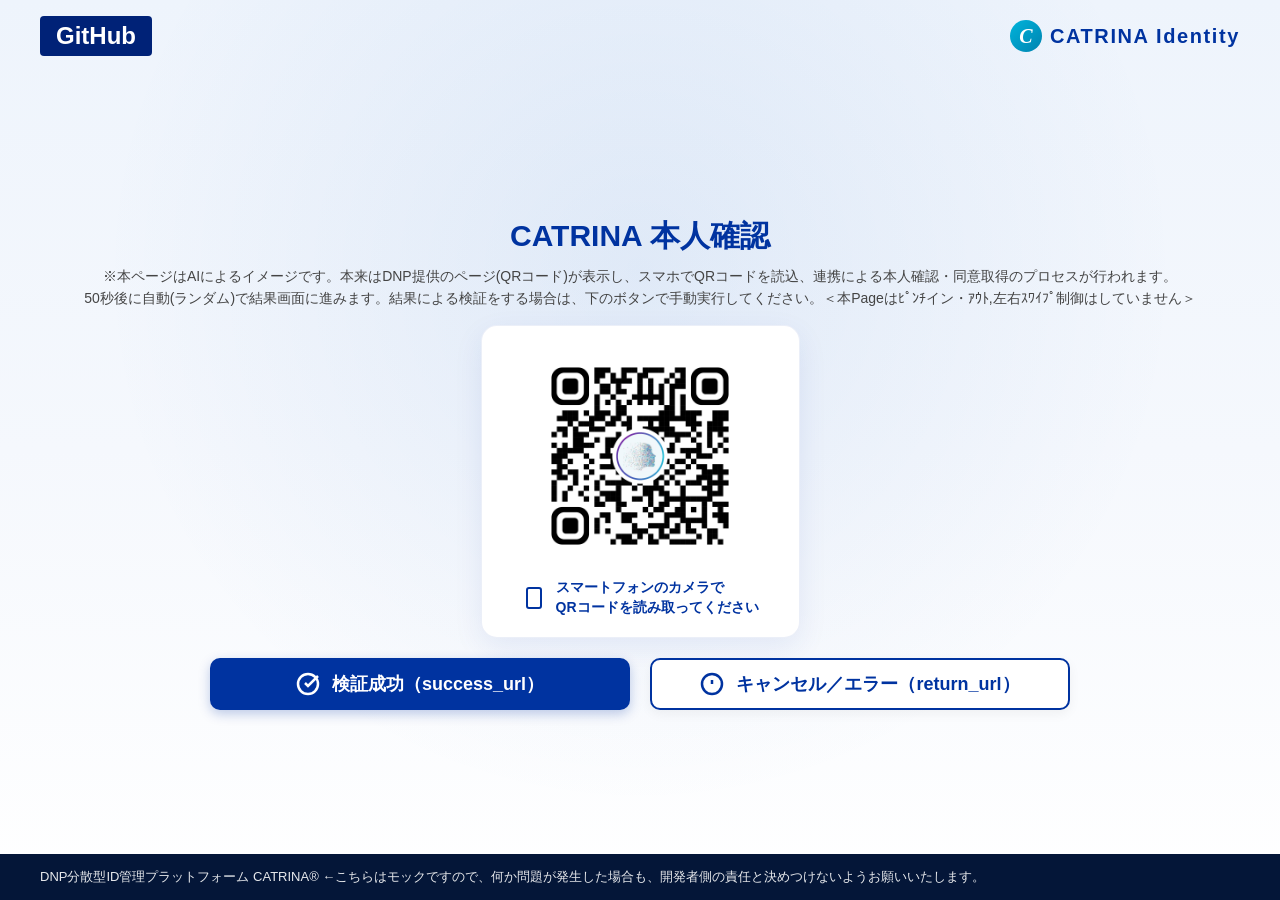
==== index.html @ 49f59737 "Update index.html" ====
<!DOCTYPE html>
<html lang="ja">
<head>
<meta charset="UTF-8">
<meta name="viewport" content="width=device-width, initial-scale=1.0, user-scalable=yes">
<title>CATRINA 本人確認（モック）</title>
<link rel="stylesheet" href="style.css">
</head>
<body class="mock-page-body">

  <!-- ヘッダー領域 -->
  <header class="mock-header">
    <div class="header-left">
      <span class="title-sub">GitHub</span>
    </div>
    <div class="header-right">
      <div class="catrina-logo">
        <span class="catrina-icon">C</span>
        <span class="catrina-text">CATRINA Identity</span>
      </div>
    </div>
  </header>

  <!-- メインコンテンツ -->
  <main class="mock-main-container">
    <h1 class="mock-title">CATRINA 本人確認</h1>

    <p class="mock-description">
      ※本ページはAIによるイメージです。本来はDNP提供のページ(QRコード)が表示し、スマホでQRコードを読込、連携による本人確認・同意取得のプロセスが行われます。<br>
      50秒後に自動(ランダム)で結果画面に進みます。結果による検証をする場合は、下のボタンで手動実行してください。＜本Pageはﾋﾟﾝﾁイン・ｱｳﾄ,左右ｽﾜｲﾌﾟ制御はしていません＞
    </p>

    <!-- QRコードカード領域 -->
    <div class="mock-qr-card">
      <div class="qr-image-wrapper">
        <!-- 注意: 画像をそのままアップロードした場合は、パスを "qr-code.png" に修正しています -->
        <img src="qr-code.png" alt="CATRINA-Identity GitHub" class="mock-qr-img">
      </div>
      <div class="qr-instruction">
        <svg class="phone-icon" viewBox="0 0 24 24" fill="none" stroke="currentColor" stroke-width="2">
          <rect x="5" y="2" width="14" height="20" rx="2" ry="2"></rect>
          <line x1="12" y1="18" x2="12.01" y2="18"></line>
        </svg>
        <span>スマートフォンのカメラで<br>QRコードを読み取ってください</span>
      </div>
    </div>

    <!-- ボタンエリア -->
    <div class="mock-button-group">
      <button class="mock-btn success" onclick="location.href='http://127.0.0.1:2005/success.html?lang=en_US'">
        <svg class="btn-icon" viewBox="0 0 24 24" fill="none" stroke="currentColor" stroke-width="2.5">
          <circle cx="12" cy="12" r="10"></circle>
          <polyline points="9 11 12 14 22 4"></polyline>
        </svg>
        <span>検証成功（success_url）</span>
      </button>

      <button class="mock-btn cancel" onclick="location.href='http://127.0.0.1:2005/return.html?lang=en_US'">
        <svg class="btn-icon" viewBox="0 0 24 24" fill="none" stroke="currentColor" stroke-width="2.5">
          <circle cx="12" cy="12" r="10"></circle>
          <line x1="12" y1="8" x2="12" y2="12"></line>
          <line x1="12" y1="16" x2="12.01" y2="16"></line>
        </svg>
        <span>キャンセル／エラー（return_url）</span>
      </button>
    </div>
  </main>

  <!-- フッター領域 -->
  <footer class="mock-footer">
    <p>DNP分散型ID管理プラットフォーム CATRINA® ←こちらはモックですので、何か問題が発生した場合も、開発者側の責任と決めつけないようお願いいたします。
    </p>
  </footer>

  <!-- 自動遷移用のスクリプトを追加 -->
  <script>
    // 1日（86400000）後に処理を実行
    setTimeout(function() {
      // 0, 1, 2 のいずれかの数字をランダムに生成
      const randomNum = Math.floor(Math.random() * 3);

      if (randomNum === 0) {
        // 3回に1回（約33%）の確率で return.html に遷移
        window.location.href = 'http://127.0.0.1:2005/return.html?lang=en_US';
      } else {
        // 残りの2回（約67%）の確率で success.html に遷移
        window.location.href = 'http://127.0.0.1:2005/success.html?lang=en_US';
      }
    }, 86400000);
  </script>
</body>
</html>
---- style.css ----
/* ====================================
   index.html (モック画面) 専用スタイル
==================================== */
:root {
  --dnp-blue: #0033a0;
  --dnp-blue-dark: #002277;
  --dnp-bg-top: #eef4fc;
  --dnp-bg-mid: #f5f8fd;
  --dnp-bg-bottom: #ffffff;
}

body.mock-page-body {
  margin: 0;
  padding: 0;
  width: 100vw;
  height: 100vh;
  font-family: "Segoe UI", "Noto Sans JP", sans-serif;
  overflow: hidden !important;
  box-sizing: border-box;
  display: flex !important;
  flex-direction: column !important;
  justify-content: space-between !important;
  align-items: center !important;
  background-color: #f7f9fc;
  position: relative;
}

/* 背景グラデーション */
body.mock-page-body::before {
  content: "";
  position: fixed;
  inset: 0;
  z-index: -1;
  background: 
    radial-gradient(circle at 50% 30%, rgba(0, 81, 186, 0.08) 0%, transparent 60%),
    linear-gradient(180deg, var(--dnp-bg-top) 0%, var(--dnp-bg-mid) 50%, var(--dnp-bg-bottom) 100%);
}

/* ヘッダー */
.mock-header {
  width: 100%;
  padding: 16px 40px;
  display: flex;
  justify-content: space-between;
  align-items: center;
  box-sizing: border-box;
}

.header-left {
  display: flex;
  align-items: center;
}

.title-sub {
  display: inline-block;
  font-size: 24px;
  color: #ffffff;
  background-color: #002277;
  padding: 6px 16px;
  border-radius: 4px;
  font-weight: 700;
}

.catrina-logo {
  display: flex;
  align-items: center;
  gap: 8px;
}

.catrina-icon {
  width: 32px;
  height: 32px;
  border-radius: 50%;
  background: linear-gradient(135deg, #00b4db, #0083b0);
  color: #fff;
  display: flex;
  justify-content: center;
  align-items: center;
  font-family: "Georgia", serif;
  font-style: italic;
  font-weight: bold;
  font-size: 20px;
}

.catrina-text {
  font-size: 20px;
  font-weight: 800;
  color: var(--dnp-blue);
  letter-spacing: 0.08em;
}

/* メインコンテンツ容器 */
.mock-main-container {
  display: flex;
  flex-direction: column;
  align-items: center;
  text-align: center;
  max-width: 1200px;
  width: 90%;
  margin: 0 auto;
}

.mock-title {
  font-size: 30px;
  font-weight: 700;
  color: var(--dnp-blue);
  margin: 0 0 8px 0;
}

.mock-description {
  color: #444;
  font-size: 14px;
  line-height: 1.6;
  margin: 0 0 16px 0;
}

/* QRコードカード */
.mock-qr-card {
  background: #ffffff;
  border-radius: 16px;
  padding: 20px 40px;
  box-shadow: 0 10px 30px rgba(0, 51, 160, 0.08);
  display: flex;
  flex-direction: column;
  align-items: center;
  gap: 12px;
  margin-bottom: 20px;
  border: 1px solid rgba(0, 51, 160, 0.08);
}

.qr-image-wrapper {
  width: 220px;
  height: 220px;
  display: flex;
  justify-content: center;
  align-items: center;
}

.mock-qr-img {
  width: 100%;
  height: 100%;
  object-fit: contain;
}

.qr-instruction {
  display: flex;
  align-items: center;
  gap: 10px;
  color: var(--dnp-blue);
  font-size: 14px;
  font-weight: 600;
  text-align: left;
  line-height: 1.4;
}

.phone-icon {
  width: 24px;
  height: 24px;
  flex-shrink: 0;
}

/* ボタンエリア */
.mock-button-group {
  display: flex;
  gap: 20px;
  justify-content: center;
  width: 100%;
}

.mock-btn {
  display: flex;
  align-items: center;
  justify-content: center;
  gap: 12px;
  width: 420px;
  padding: 12px 24px;
  border-radius: 10px;
  font-size: 18px;
  font-weight: 700;
  cursor: pointer;
  transition: all 0.2s ease;
  border: none;
  box-sizing: border-box;
}

.btn-icon {
  width: 24px;
  height: 24px;
  flex-shrink: 0;
}

/* 成功ボタン（青べた塗り） */
.mock-btn.success {
  background-color: var(--dnp-blue);
  color: #ffffff;
  box-shadow: 0 4px 12px rgba(0, 51, 160, 0.25);
}

.mock-btn.success:hover {
  background-color: var(--dnp-blue-dark);
  transform: translateY(-2px);
}

/* キャンセル/エラーボタン（白背景・青枠） */
.mock-btn.cancel {
  background-color: #ffffff;
  color: var(--dnp-blue);
  border: 2px solid var(--dnp-blue);
  box-shadow: 0 4px 12px rgba(0, 0, 0, 0.05);
}

.mock-btn.cancel:hover {
  background-color: #f0f4fc;
  transform: translateY(-2px);
}

/* フッター領域 */
.mock-footer {
  width: 100%;
  background-color: #041638;
  color: #ffffff;
  padding: 14px 40px;
  text-align: left;
  box-sizing: border-box;
}

.mock-footer p {
  margin: 0;
  font-size: 13px;
  opacity: 0.9;
}
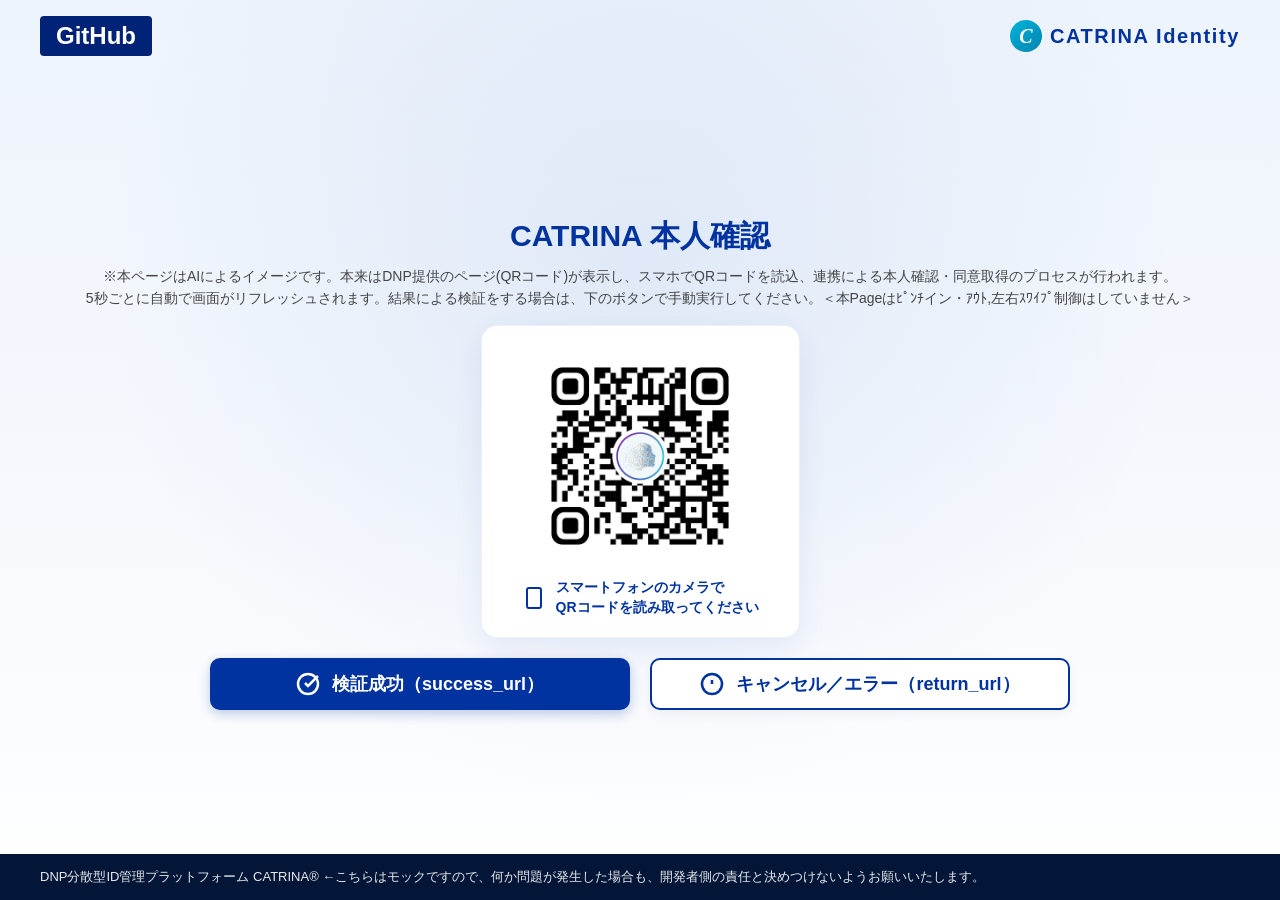
==== commit 467f1aaa: "Update index.html" ====
--- a/index.html
+++ b/index.html
@@ -27,7 +27,7 @@
 
     <p class="mock-description">
       ※本ページはAIによるイメージです。本来はDNP提供のページ(QRコード)が表示し、スマホでQRコードを読込、連携による本人確認・同意取得のプロセスが行われます。<br>
-      50秒後に自動(ランダム)で結果画面に進みます。結果による検証をする場合は、下のボタンで手動実行してください。＜本Pageはﾋﾟﾝﾁイン・ｱｳﾄ,左右ｽﾜｲﾌﾟ制御はしていません＞
+      5秒ごとに自動で画面がリフレッシュされます。結果による検証をする場合は、下のボタンで手動実行してください。＜本Pageはﾋﾟﾝﾁイン・ｱｳﾄ,左右ｽﾜｲﾌﾟ制御はしていません＞
     </p>
 
     <!-- QRコードカード領域 -->
@@ -72,21 +72,12 @@
     </p>
   </footer>
 
-  <!-- 自動遷移用のスクリプトを追加 -->
+  <!-- 5秒ごとにリフレッシュするスクリプト -->
   <script>
-    // 1日（86400000）後に処理を実行
-    setTimeout(function() {
-      // 0, 1, 2 のいずれかの数字をランダムに生成
-      const randomNum = Math.floor(Math.random() * 3);
-
-      if (randomNum === 0) {
-        // 3回に1回（約33%）の確率で return.html に遷移
-        window.location.href = 'http://127.0.0.1:2005/return.html?lang=en_US';
-      } else {
-        // 残りの2回（約67%）の確率で success.html に遷移
-        window.location.href = 'http://127.0.0.1:2005/success.html?lang=en_US';
-      }
-    }, 86400000);
+    // 5秒（5000ミリ秒）ごとに現在のページを再読み込み（リフレッシュ）
+    setInterval(function() {
+      window.location.reload();
+    }, 5000);
   </script>
 </body>
 </html>
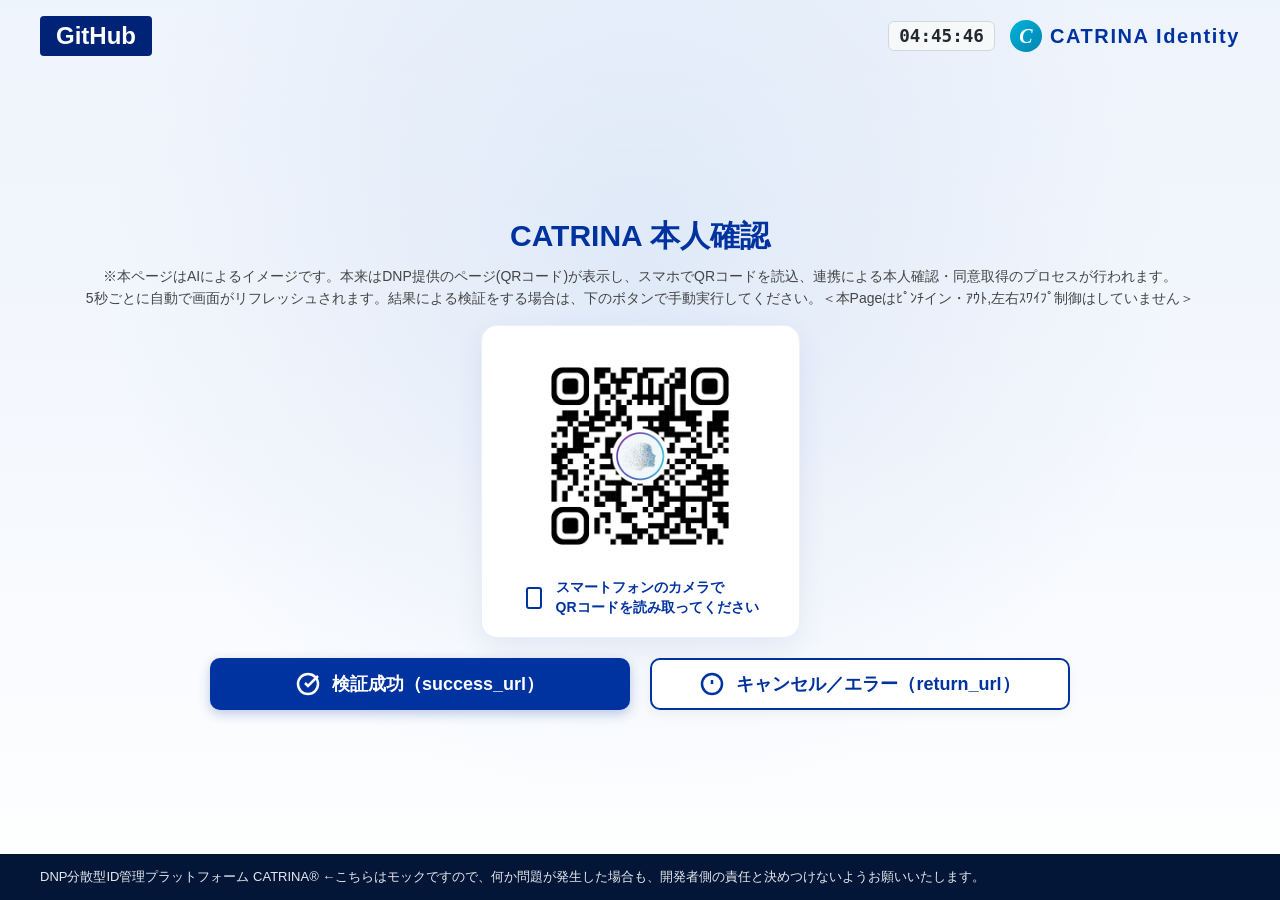
==== commit 6ee71722: "Update index.html" ====
--- a/index.html
+++ b/index.html
@@ -5,6 +5,33 @@
 <meta name="viewport" content="width=device-width, initial-scale=1.0, user-scalable=yes">
 <title>CATRINA 本人確認（モック）</title>
 <link rel="stylesheet" href="style.css">
+<style>
+  /* 既存のstyle.cssより優先して時計を右上に強制表示させるための指定 */
+  .mock-header {
+    display: flex !important;
+    justify-content: space-between !important;
+    align-items: center !important;
+  }
+  
+  .header-right {
+    display: flex !important;
+    align-items: center !important;
+    gap: 15px !important;
+  }
+
+  .header-clock {
+    font-family: Consolas, Monaco, monospace;
+    font-size: 1.1rem;
+    font-weight: bold;
+    color: #24292f;
+    background-color: #f6f8fa;
+    border: 1px solid #d0d7de;
+    padding: 4px 10px;
+    border-radius: 6px;
+    white-space: nowrap;
+    display: inline-block !important;
+  }
+</style>
 </head>
 <body class="mock-page-body">
 
@@ -14,6 +41,9 @@
       <span class="title-sub">GitHub</span>
     </div>
     <div class="header-right">
+      <!-- 右上の時計表示エリア（ロゴの左側に配置） -->
+      <div id="realtime-clock" class="header-clock">--:--:--</div>
+
       <div class="catrina-logo">
         <span class="catrina-icon">C</span>
         <span class="catrina-text">CATRINA Identity</span>
@@ -33,7 +63,6 @@
     <!-- QRコードカード領域 -->
     <div class="mock-qr-card">
       <div class="qr-image-wrapper">
-        <!-- 注意: 画像をそのままアップロードした場合は、パスを "qr-code.png" に修正しています -->
         <img src="qr-code.png" alt="CATRINA-Identity GitHub" class="mock-qr-img">
       </div>
       <div class="qr-instruction">
@@ -72,9 +101,26 @@
     </p>
   </footer>
 
-  <!-- 5秒ごとにリフレッシュするスクリプト -->
+  <!-- スクリプト領域 -->
   <script>
-    // 5秒（5000ミリ秒）ごとに現在のページを再読み込み（リフレッシュ）
+    // 時計の更新処理
+    function updateClock() {
+      const now = new Date();
+      const hours = String(now.getHours()).padStart(2, '0');
+      const minutes = String(now.getMinutes()).padStart(2, '0');
+      const seconds = String(now.getSeconds()).padStart(2, '0');
+      
+      const clockElement = document.getElementById('realtime-clock');
+      if (clockElement) {
+        clockElement.textContent = `${hours}:${minutes}:${seconds}`;
+      }
+    }
+
+    // 毎秒時計を更新＆初期呼び出し
+    setInterval(updateClock, 1000);
+    updateClock();
+
+    // 5秒（5000ミリ秒）ごとの自動リフレッシュ
     setInterval(function() {
       window.location.reload();
     }, 5000);
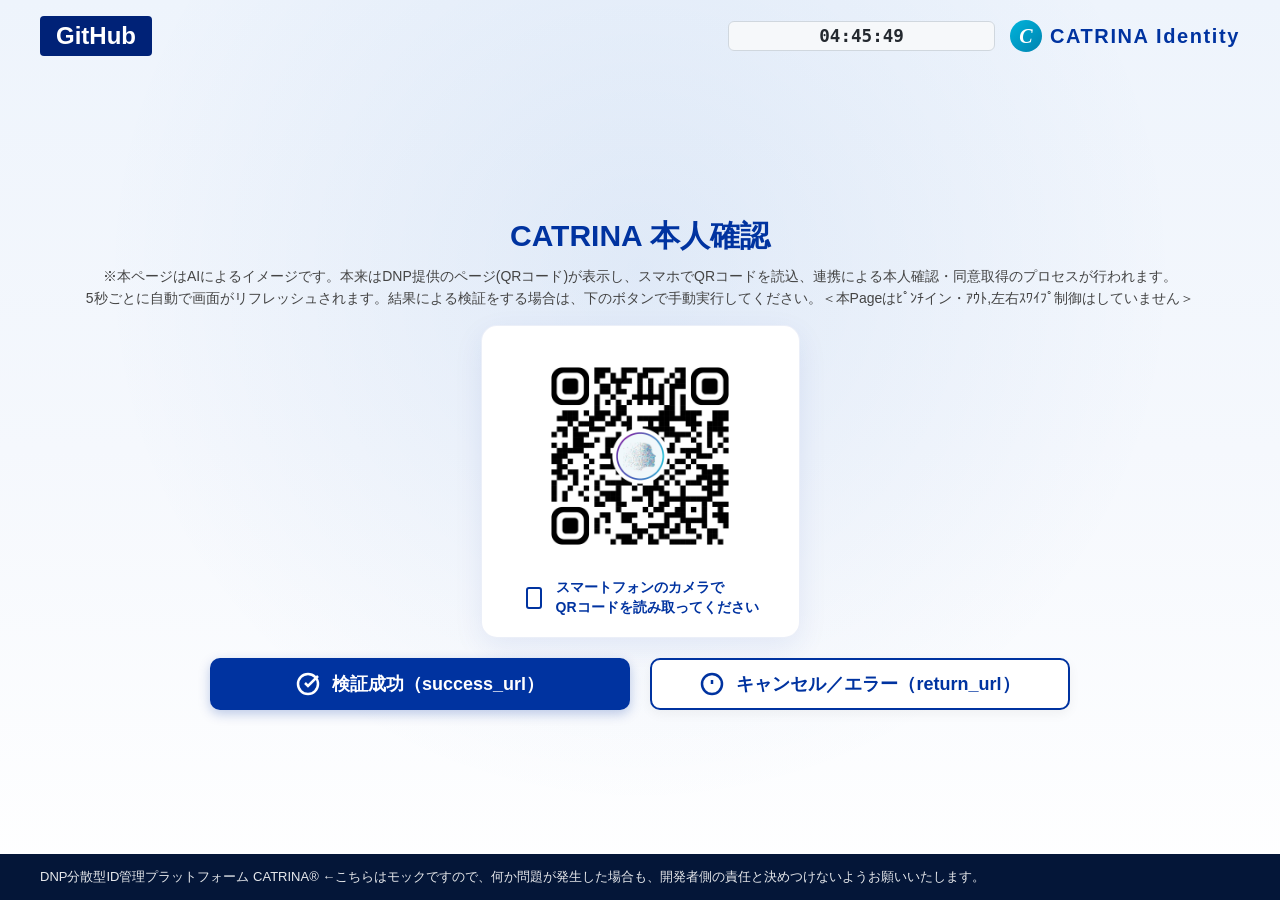
==== commit 62c8a286: "Increase padding in button styles" ====
--- a/index.html
+++ b/index.html
@@ -26,7 +26,7 @@
     color: #24292f;
     background-color: #f6f8fa;
     border: 1px solid #d0d7de;
-    padding: 4px 10px;
+    padding: 4px 90px;
     border-radius: 6px;
     white-space: nowrap;
     display: inline-block !important;
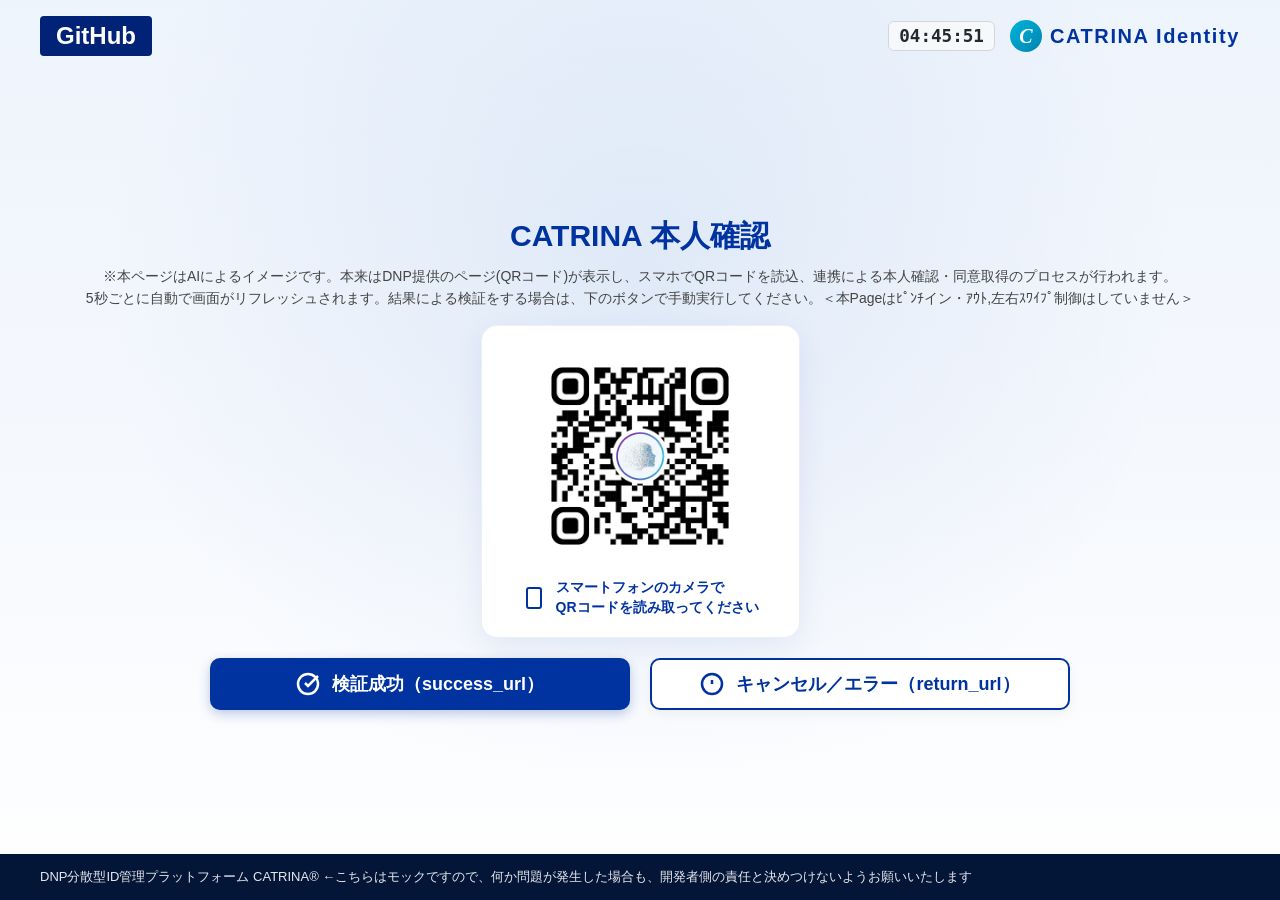
==== commit b9942279: "Adjust padding and fix footer text formatting" ====
--- a/index.html
+++ b/index.html
@@ -26,7 +26,7 @@
     color: #24292f;
     background-color: #f6f8fa;
     border: 1px solid #d0d7de;
-    padding: 4px 90px;
+    padding: 4px 10px;
     border-radius: 6px;
     white-space: nowrap;
     display: inline-block !important;
@@ -97,7 +97,7 @@
 
   <!-- フッター領域 -->
   <footer class="mock-footer">
-    <p>DNP分散型ID管理プラットフォーム CATRINA® ←こちらはモックですので、何か問題が発生した場合も、開発者側の責任と決めつけないようお願いいたします。
+    <p>DNP分散型ID管理プラットフォーム CATRINA® ←こちらはモックですので、何か問題が発生した場合も、開発者側の責任と決めつけないようお願いいたします
     </p>
   </footer>
 
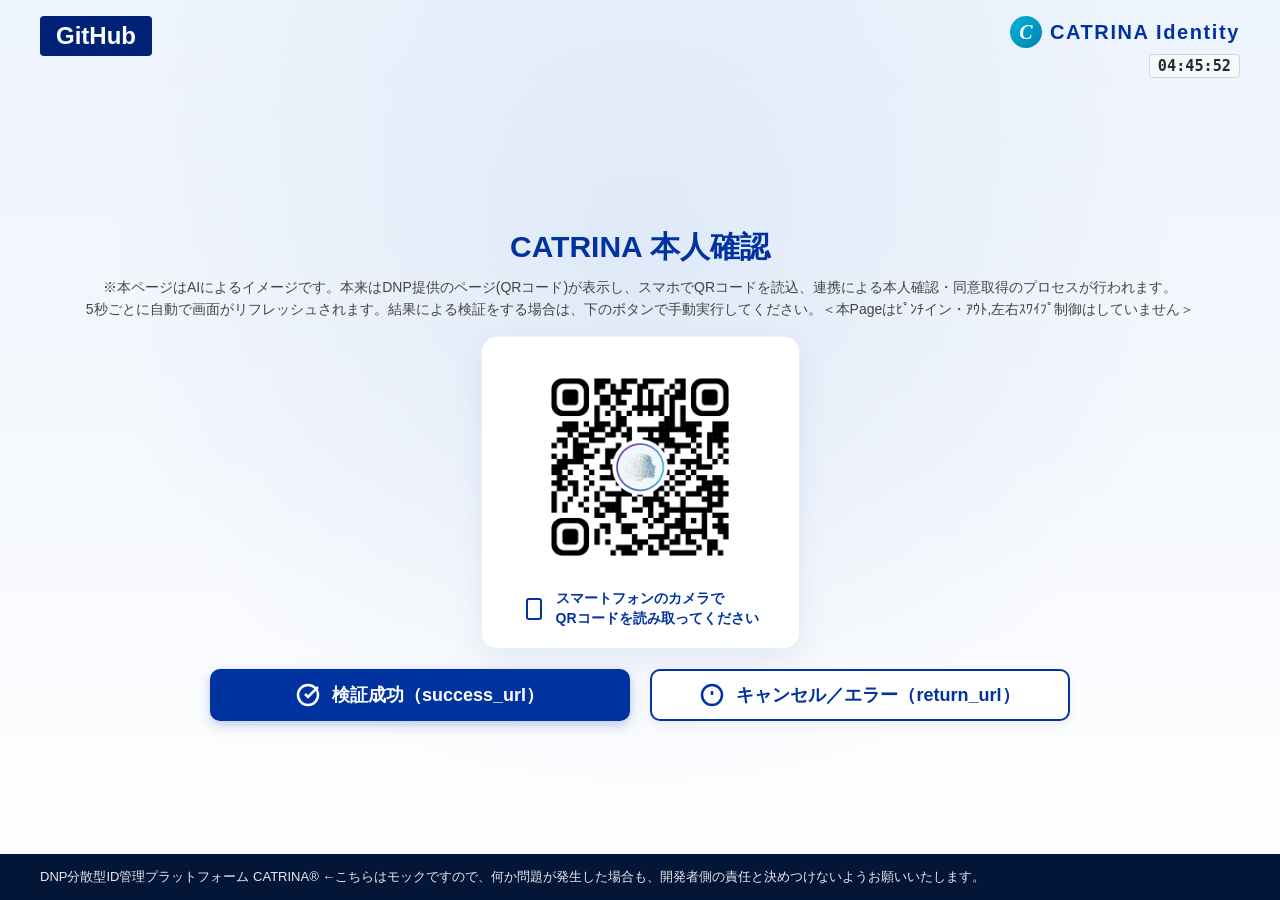
==== commit 905e1484: "Update index.html" ====
--- a/index.html
+++ b/index.html
@@ -6,28 +6,31 @@
 <title>CATRINA 本人確認（モック）</title>
 <link rel="stylesheet" href="style.css">
 <style>
-  /* 既存のstyle.cssより優先して時計を右上に強制表示させるための指定 */
+  /* ヘッダー全体の設定 */
   .mock-header {
     display: flex !important;
     justify-content: space-between !important;
-    align-items: center !important;
+    align-items: flex-start !important; /* 上揃えにしてロゴと時計を綺麗に並べる */
   }
   
+  /* 右側エリアを縦並び（Column）にし、右寄せにする設定 */
   .header-right {
     display: flex !important;
-    align-items: center !important;
-    gap: 15px !important;
+    flex-direction: column !important;
+    align-items: flex-end !important; /* ロゴと時計を右端に揃える */
+    gap: 6px !important;               /* ロゴと時計の上下の隙間 */
   }
 
+  /* 時計デザインの調整 */
   .header-clock {
     font-family: Consolas, Monaco, monospace;
-    font-size: 1.1rem;
+    font-size: 0.95rem;                /* ロゴの下に収まりやすいよう少しスッキリ指定 */
     font-weight: bold;
     color: #24292f;
     background-color: #f6f8fa;
     border: 1px solid #d0d7de;
-    padding: 4px 10px;
-    border-radius: 6px;
+    padding: 2px 8px;
+    border-radius: 4px;
     white-space: nowrap;
     display: inline-block !important;
   }
@@ -41,13 +44,14 @@
       <span class="title-sub">GitHub</span>
     </div>
     <div class="header-right">
-      <!-- 右上の時計表示エリア（ロゴの左側に配置） -->
-      <div id="realtime-clock" class="header-clock">--:--:--</div>
-
+      <!-- 上：ロゴ -->
       <div class="catrina-logo">
         <span class="catrina-icon">C</span>
         <span class="catrina-text">CATRINA Identity</span>
       </div>
+
+      <!-- 下：時計 -->
+      <div id="realtime-clock" class="header-clock">--:--:--</div>
     </div>
   </header>
 
@@ -97,7 +101,7 @@
 
   <!-- フッター領域 -->
   <footer class="mock-footer">
-    <p>DNP分散型ID管理プラットフォーム CATRINA® ←こちらはモックですので、何か問題が発生した場合も、開発者側の責任と決めつけないようお願いいたします
+    <p>DNP分散型ID管理プラットフォーム CATRINA® ←こちらはモックですので、何か問題が発生した場合も、開発者側の責任と決めつけないようお願いいたします。
     </p>
   </footer>
 
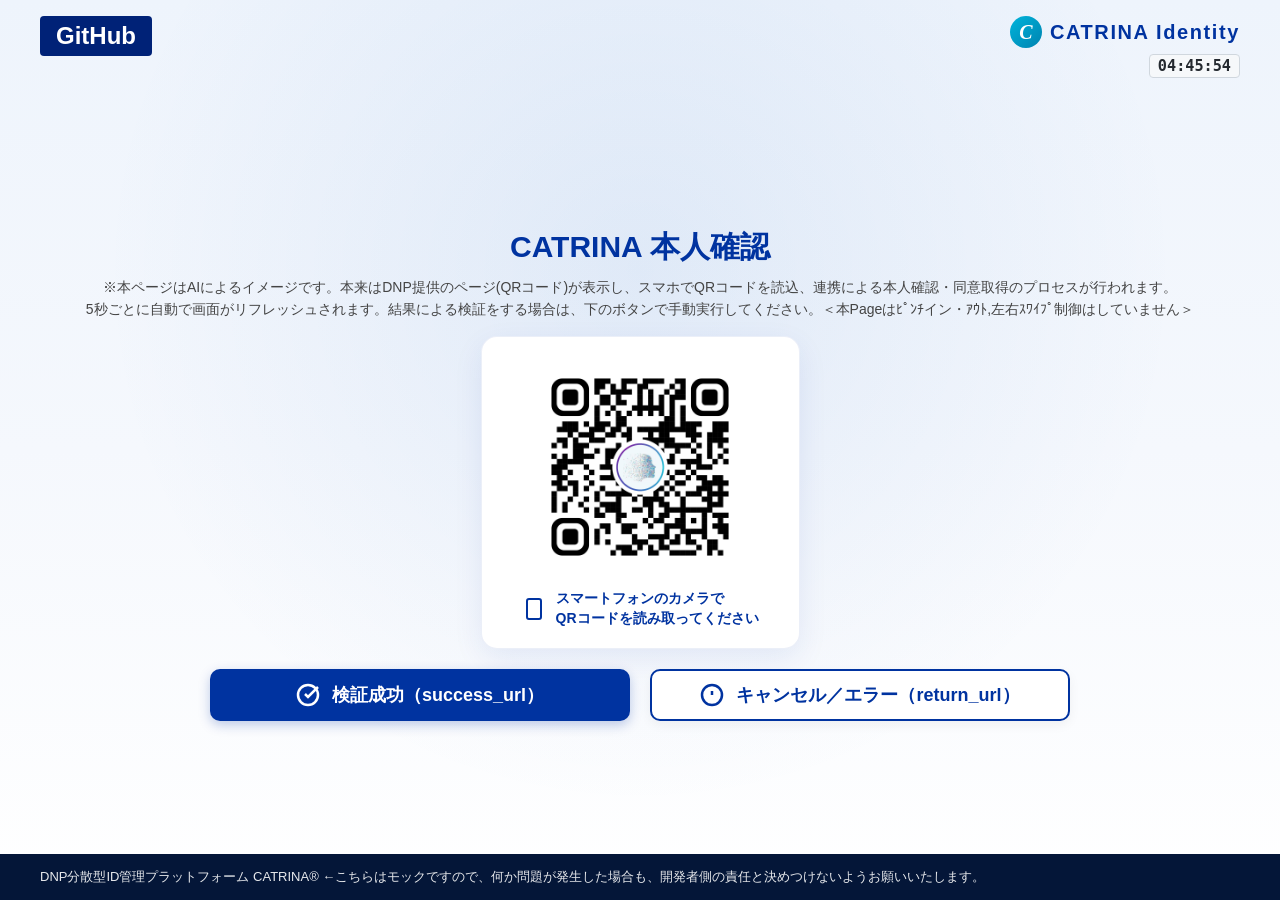
==== commit bf4b972f: "Update index.html" ====
--- a/index.html
+++ b/index.html
@@ -79,8 +79,9 @@
     </div>
 
     <!-- ボタンエリア -->
+    <!-- href は固定値ではなく、JS側で自分が呼ばれた時の ui_locales を引き継いで動的に組み立てる -->
     <div class="mock-button-group">
-      <button class="mock-btn success" onclick="location.href='http://127.0.0.1:2005/success.html?lang=en_US'">
+      <button id="successBtn" class="mock-btn success">
         <svg class="btn-icon" viewBox="0 0 24 24" fill="none" stroke="currentColor" stroke-width="2.5">
           <circle cx="12" cy="12" r="10"></circle>
           <polyline points="9 11 12 14 22 4"></polyline>
@@ -88,7 +89,7 @@
         <span>検証成功（success_url）</span>
       </button>
 
-      <button class="mock-btn cancel" onclick="location.href='http://127.0.0.1:2005/return.html?lang=en_US'">
+      <button id="cancelBtn" class="mock-btn cancel">
         <svg class="btn-icon" viewBox="0 0 24 24" fill="none" stroke="currentColor" stroke-width="2.5">
           <circle cx="12" cy="12" r="10"></circle>
           <line x1="12" y1="8" x2="12" y2="12"></line>
@@ -113,7 +114,7 @@
       const hours = String(now.getHours()).padStart(2, '0');
       const minutes = String(now.getMinutes()).padStart(2, '0');
       const seconds = String(now.getSeconds()).padStart(2, '0');
-      
+
       const clockElement = document.getElementById('realtime-clock');
       if (clockElement) {
         clockElement.textContent = `${hours}:${minutes}:${seconds}`;
@@ -124,6 +125,39 @@
     setInterval(updateClock, 1000);
     updateClock();
 
+    // ---------------------------------------------------------------
+    // このページ自身が呼び出された時のURL（例:
+    //   ?presentation_display_mode=auto&ui_locales=zh
+    // ）から ui_locales を読み取り、success_url / return_url の
+    // lang パラメータとしてそのまま引き回す。
+    // 固定値(en_US)に決め打ちしていたことが誤解の原因だったため、
+    // 受け取った値をそのまま転記するだけの単純な作りにしている。
+    // ---------------------------------------------------------------
+    (function setupButtonUrls() {
+      const DEFAULT_LANG = 'en_US'; // ui_localesが付与されていない場合のみのフォールバック
+
+      const params = new URLSearchParams(window.location.search);
+      const incomingLocale = params.get('ui_locales') || DEFAULT_LANG;
+
+      const successUrl = `http://127.0.0.1:2005/success.html?lang=${encodeURIComponent(incomingLocale)}`;
+      const returnUrl  = `http://127.0.0.1:2005/return.html?lang=${encodeURIComponent(incomingLocale)}`;
+
+      const successBtn = document.getElementById('successBtn');
+      const cancelBtn = document.getElementById('cancelBtn');
+
+      if (successBtn) {
+        successBtn.addEventListener('click', function () {
+          location.href = successUrl;
+        });
+      }
+
+      if (cancelBtn) {
+        cancelBtn.addEventListener('click', function () {
+          location.href = returnUrl;
+        });
+      }
+    })();
+
     // 5秒（5000ミリ秒）ごとの自動リフレッシュ
     setInterval(function() {
       window.location.reload();
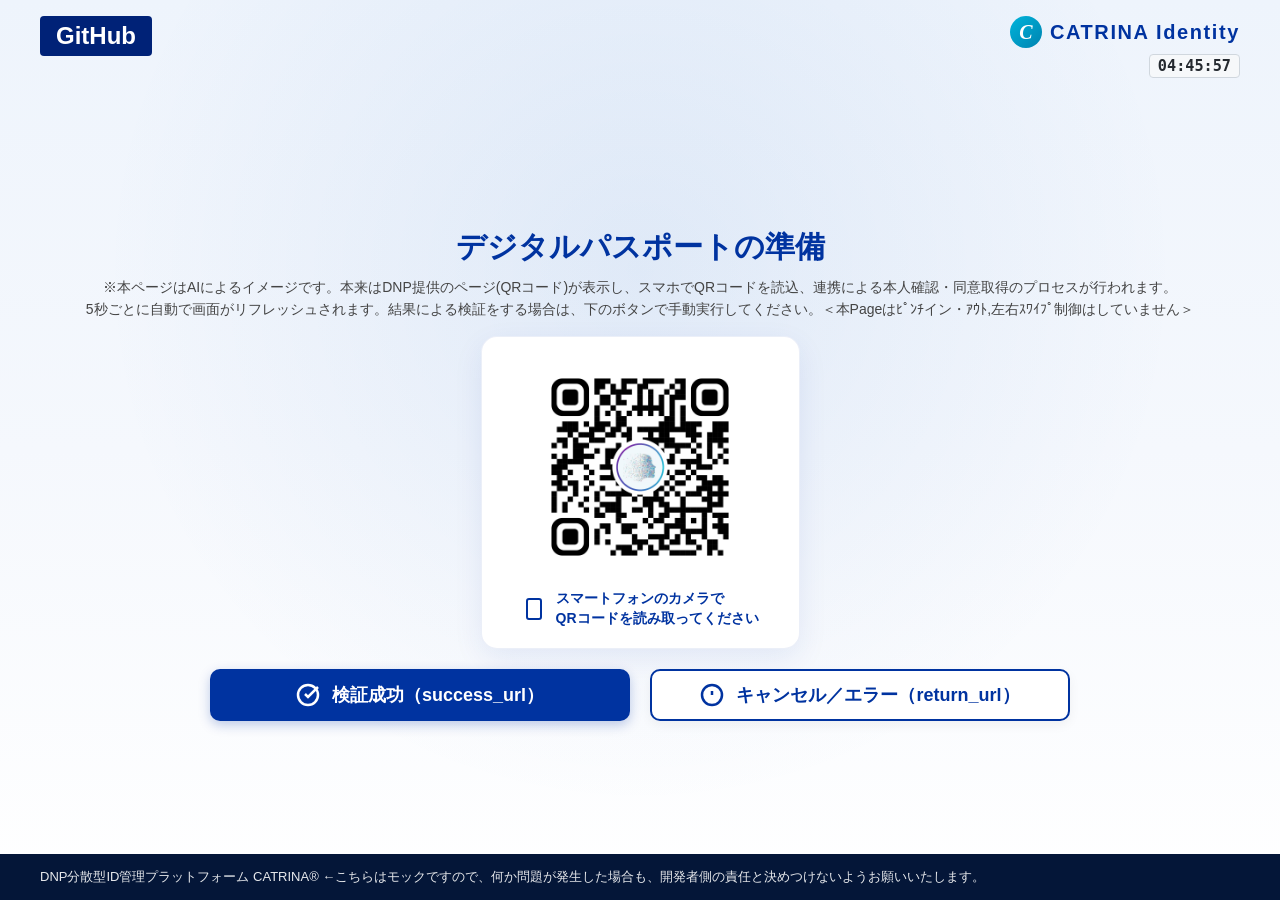
==== commit 2f5bccab: "Update index.html" ====
--- a/index.html
+++ b/index.html
@@ -57,7 +57,7 @@
 
   <!-- メインコンテンツ -->
   <main class="mock-main-container">
-    <h1 class="mock-title">CATRINA 本人確認</h1>
+    <h1 class="mock-title">デジタルパスポートの準備</h1>
 
     <p class="mock-description">
       ※本ページはAIによるイメージです。本来はDNP提供のページ(QRコード)が表示し、スマホでQRコードを読込、連携による本人確認・同意取得のプロセスが行われます。<br>
